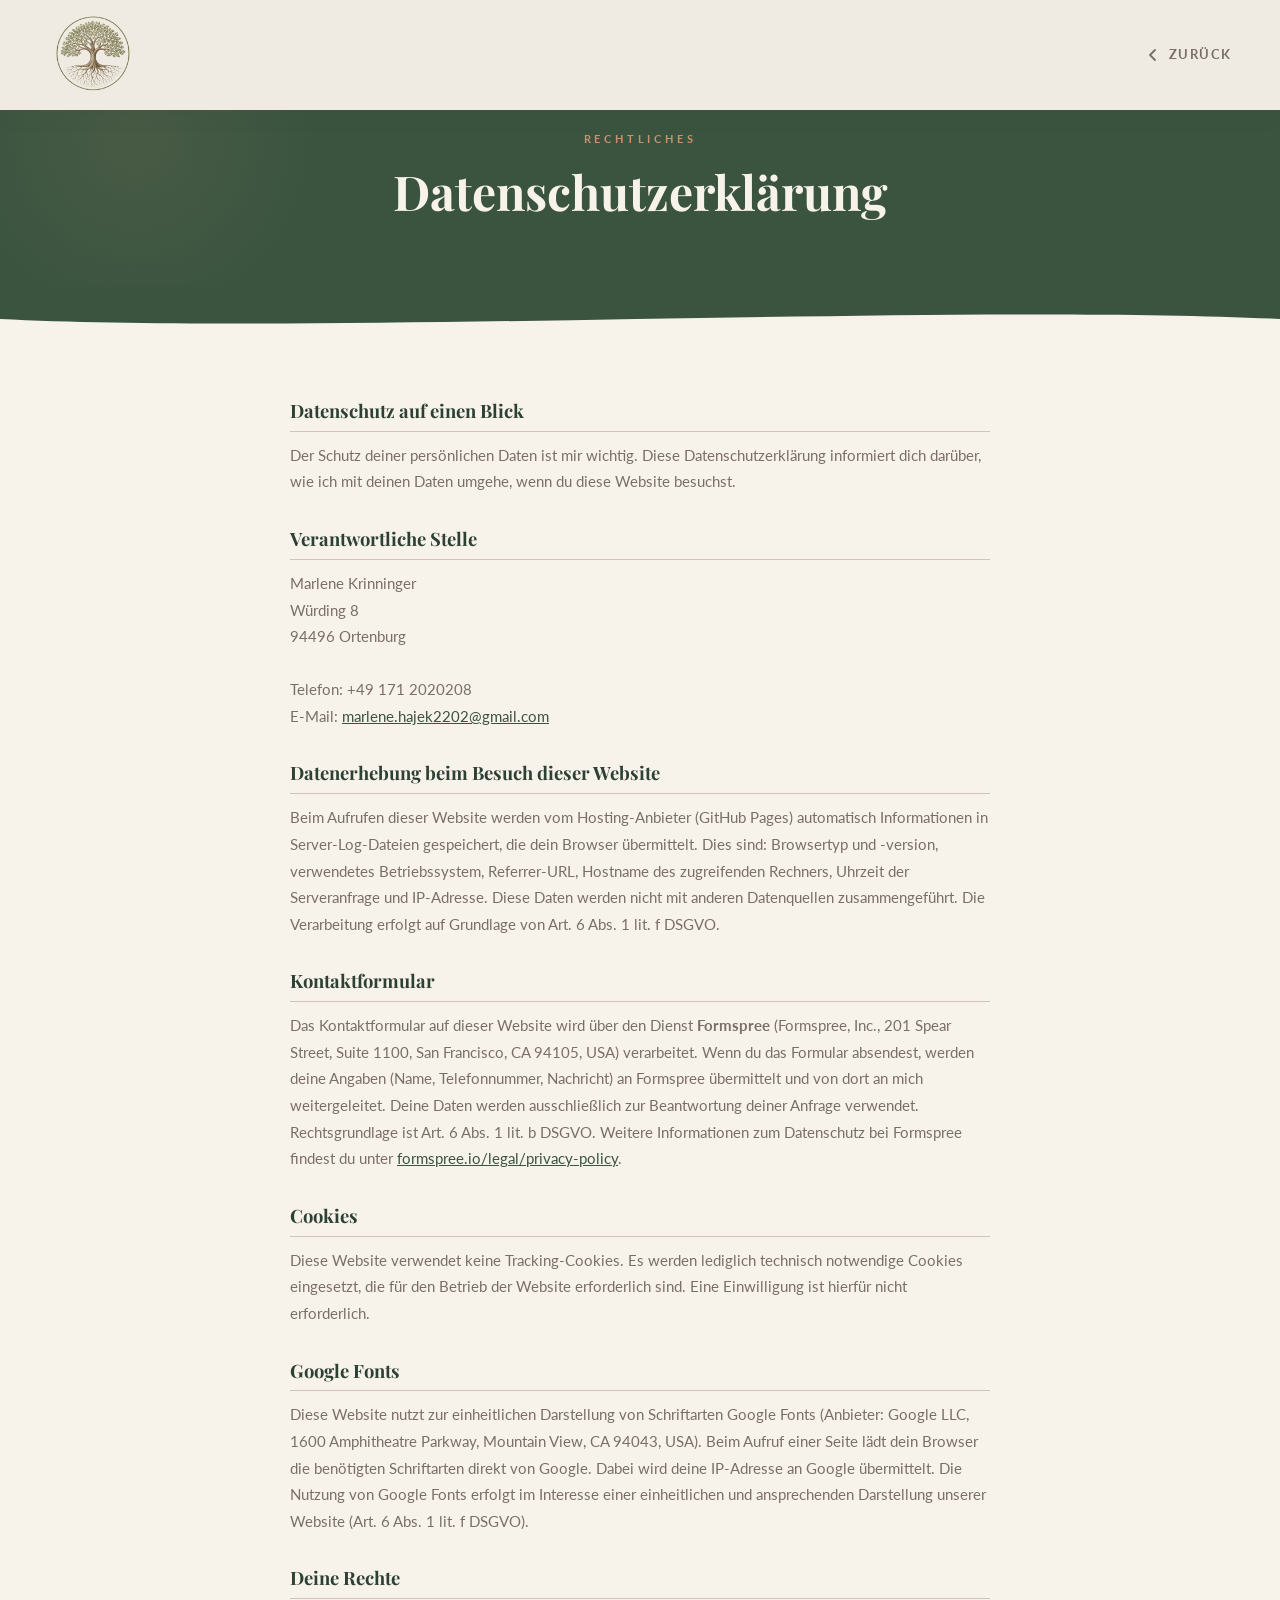
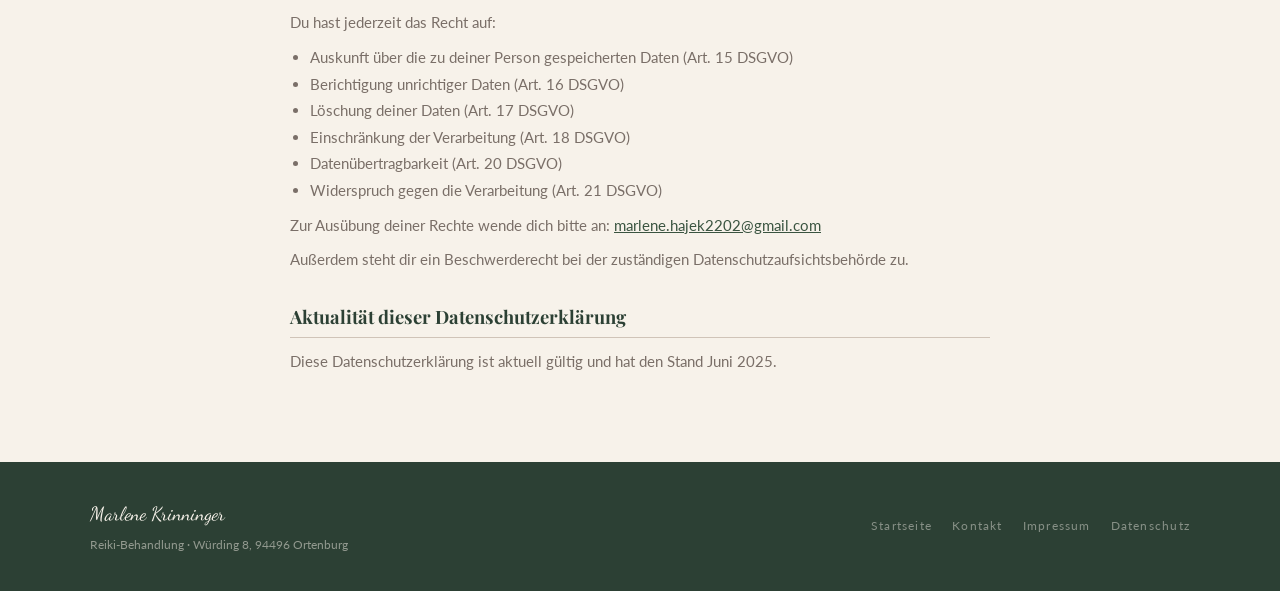
==== datenschutz.html @ 7096c0fc "feat: datenschutz seite erstellt" ====
<!DOCTYPE html>
<html lang="de">
<head>
  <meta charset="UTF-8">
  <meta name="viewport" content="width=device-width, initial-scale=1.0">
  <title>Datenschutz – Marlene Krinninger Reiki-Behandlung</title>
  <link rel="icon" type="image/png" href="img/logo.png">
  <link rel="apple-touch-icon" href="img/logo.png">
  <link rel="preconnect" href="https://fonts.googleapis.com">
  <link rel="preconnect" href="https://fonts.gstatic.com" crossorigin>
  <link href="https://fonts.googleapis.com/css2?family=Dancing+Script:wght@400;600;700&family=Lato:wght@300;400;700&family=Playfair+Display:ital,wght@0,400;0,600;0,700;1,400&display=swap" rel="stylesheet">
  <style>
    *, *::before, *::after { box-sizing: border-box; margin: 0; padding: 0; }
    :root {
      --cream: #F7F2EA; --green: #3A5440; --green-dark: #2C4034;
      --gold: #C4956A; --beige: #EADDD3; --beige-dark: #D0C4B8;
      --text: #3C3530; --text-muted: #7A6F68; --white: #FFFFFF;
      --shadow: rgba(58,84,64,0.12); --radius: 12px; --t: 0.3s ease;
    }
    html { scroll-behavior: smooth; }
    body { font-family: 'Lato', sans-serif; background: var(--cream); color: var(--text); line-height: 1.7; }
    a { color: inherit; text-decoration: none; }
    h1,h2,h3 { font-family: 'Playfair Display', serif; line-height: 1.3; }

    /* NAV */
    #mainNav {
      position: fixed; top: 0; left: 0; right: 0; z-index: 100;
      padding: 10px 48px; display: flex; align-items: center; justify-content: space-between;
      background: rgba(247,242,234,0.96);
      backdrop-filter: blur(14px); -webkit-backdrop-filter: blur(14px);
      box-shadow: 0 2px 24px rgba(58,84,64,0.08);
    }
    .nav-logo { display: flex; align-items: center; gap: 10px; }
    .nav-logo-img { width: 90px; height: 90px; object-fit: contain; }
    .nav-back {
      display: flex; align-items: center; gap: 8px;
      font-size: 0.8rem; letter-spacing: 0.12em; text-transform: uppercase;
      font-weight: 700; color: var(--text-muted); transition: color var(--t);
    }
    .nav-back:hover { color: var(--green); }
    .nav-back svg { transition: transform var(--t); }
    .nav-back:hover svg { transform: translateX(-3px); }

    /* PAGE HEADER */
    .page-header {
      background: var(--green); padding: 130px 0 64px; text-align: center; position: relative; overflow: hidden;
    }
    .page-header::before {
      content: ''; position: absolute; top: -20%; left: -5%;
      width: 400px; height: 400px;
      background: radial-gradient(circle, rgba(196,149,106,0.1) 0%, transparent 65%);
    }
    .header-label { font-size: 0.68rem; letter-spacing: 0.35em; text-transform: uppercase; color: var(--gold); font-weight: 700; display: block; margin-bottom: 12px; }
    .header-title { font-family: 'Playfair Display', serif; font-size: clamp(2rem, 4vw, 3rem); color: var(--cream); }
    .wave { display: block; width: 100%; overflow: hidden; line-height: 0; }
    .wave svg { display: block; width: 100%; }

    /* CONTENT */
    .content-wrap { max-width: 780px; margin: 0 auto; padding: 64px 40px 80px; }
    .legal-content h3 {
      font-size: 1.15rem; color: var(--green-dark);
      margin: 32px 0 10px; padding-bottom: 8px;
      border-bottom: 1px solid var(--beige-dark);
    }
    .legal-content h3:first-child { margin-top: 0; }
    .legal-content p, .legal-content address {
      font-size: 0.95rem; color: var(--text-muted); line-height: 1.75;
      font-style: normal; margin-bottom: 8px;
    }
    .legal-content ul {
      font-size: 0.95rem; color: var(--text-muted); line-height: 1.75;
      padding-left: 20px; margin-bottom: 8px;
    }
    .legal-content a { color: var(--green); text-decoration: underline; }

    /* FOOTER */
    footer { background: var(--green-dark); padding: 36px 48px; }
    .footer-inner { max-width: 1100px; margin: 0 auto; display: flex; align-items: center; justify-content: space-between; gap: 16px; flex-wrap: wrap; }
    .f-name { font-family: 'Dancing Script', cursive; font-size: 1.2rem; color: var(--cream); margin-bottom: 3px; }
    .f-addr { font-size: 0.78rem; color: rgba(247,242,234,0.5); }
    .footer-links { display: flex; gap: 20px; }
    .footer-links a { font-size: 0.76rem; letter-spacing: 0.1em; color: rgba(247,242,234,0.45); transition: color var(--t); }
    .footer-links a:hover { color: var(--gold); }

    @media (max-width: 600px) {
      #mainNav { padding: 10px 20px; }
      .nav-logo-img { width: 66px; height: 66px; }
      .content-wrap { padding: 48px 20px 60px; }
      footer { padding: 28px 20px; }
      .footer-inner { flex-direction: column; align-items: flex-start; }
    }
  </style>
</head>
<body>

<nav id="mainNav">
  <a href="index.html" class="nav-logo">
    <img src="img/logo.png" alt="Marlene Krinninger Logo" class="nav-logo-img">
  </a>
  <a href="javascript:history.back()" class="nav-back">
    <svg width="16" height="16" viewBox="0 0 16 16" fill="none"><path d="M10 3L5 8l5 5" stroke="currentColor" stroke-width="1.8" stroke-linecap="round" stroke-linejoin="round"/></svg>
    Zurück
  </a>
</nav>

<div class="page-header">
  <span class="header-label">Rechtliches</span>
  <h1 class="header-title">Datenschutzerklärung</h1>
</div>
<div class="wave" style="background:var(--green);">
  <svg viewBox="0 0 1440 48" preserveAspectRatio="none" style="height:48px;"><path d="M0,32 C360,48 1080,16 1440,32 L1440,48 L0,48 Z" fill="#F7F2EA"/></svg>
</div>

<div class="content-wrap">
  <div class="legal-content">
    <h3>Datenschutz auf einen Blick</h3>
    <p>Der Schutz deiner persönlichen Daten ist mir wichtig. Diese Datenschutzerklärung informiert dich darüber, wie ich mit deinen Daten umgehe, wenn du diese Website besuchst.</p>

    <h3>Verantwortliche Stelle</h3>
    <address>
      Marlene Krinninger<br>
      Würding 8<br>
      94496 Ortenburg<br><br>
      Telefon: +49 171 2020208<br>
      E-Mail: <a href="mailto:marlene.hajek2202@gmail.com">marlene.hajek2202@gmail.com</a>
    </address>

    <h3>Datenerhebung beim Besuch dieser Website</h3>
    <p>Beim Aufrufen dieser Website werden vom Hosting-Anbieter (GitHub Pages) automatisch Informationen in Server-Log-Dateien gespeichert, die dein Browser übermittelt. Dies sind: Browsertyp und -version, verwendetes Betriebssystem, Referrer-URL, Hostname des zugreifenden Rechners, Uhrzeit der Serveranfrage und IP-Adresse. Diese Daten werden nicht mit anderen Datenquellen zusammengeführt. Die Verarbeitung erfolgt auf Grundlage von Art. 6 Abs. 1 lit. f DSGVO.</p>

    <h3>Kontaktformular</h3>
    <p>Das Kontaktformular auf dieser Website wird über den Dienst <strong>Formspree</strong> (Formspree, Inc., 201 Spear Street, Suite 1100, San Francisco, CA 94105, USA) verarbeitet. Wenn du das Formular absendest, werden deine Angaben (Name, Telefonnummer, Nachricht) an Formspree übermittelt und von dort an mich weitergeleitet. Deine Daten werden ausschließlich zur Beantwortung deiner Anfrage verwendet. Rechtsgrundlage ist Art. 6 Abs. 1 lit. b DSGVO. Weitere Informationen zum Datenschutz bei Formspree findest du unter <a href="https://formspree.io/legal/privacy-policy/" target="_blank" rel="noopener">formspree.io/legal/privacy-policy</a>.</p>

    <h3>Cookies</h3>
    <p>Diese Website verwendet keine Tracking-Cookies. Es werden lediglich technisch notwendige Cookies eingesetzt, die für den Betrieb der Website erforderlich sind. Eine Einwilligung ist hierfür nicht erforderlich.</p>

    <h3>Google Fonts</h3>
    <p>Diese Website nutzt zur einheitlichen Darstellung von Schriftarten Google Fonts (Anbieter: Google LLC, 1600 Amphitheatre Parkway, Mountain View, CA 94043, USA). Beim Aufruf einer Seite lädt dein Browser die benötigten Schriftarten direkt von Google. Dabei wird deine IP-Adresse an Google übermittelt. Die Nutzung von Google Fonts erfolgt im Interesse einer einheitlichen und ansprechenden Darstellung unserer Website (Art. 6 Abs. 1 lit. f DSGVO).</p>

    <h3>Deine Rechte</h3>
    <p>Du hast jederzeit das Recht auf:</p>
    <ul>
      <li>Auskunft über die zu deiner Person gespeicherten Daten (Art. 15 DSGVO)</li>
      <li>Berichtigung unrichtiger Daten (Art. 16 DSGVO)</li>
      <li>Löschung deiner Daten (Art. 17 DSGVO)</li>
      <li>Einschränkung der Verarbeitung (Art. 18 DSGVO)</li>
      <li>Datenübertragbarkeit (Art. 20 DSGVO)</li>
      <li>Widerspruch gegen die Verarbeitung (Art. 21 DSGVO)</li>
    </ul>
    <p>Zur Ausübung deiner Rechte wende dich bitte an: <a href="mailto:marlene.hajek2202@gmail.com">marlene.hajek2202@gmail.com</a></p>
    <p>Außerdem steht dir ein Beschwerderecht bei der zuständigen Datenschutzaufsichtsbehörde zu.</p>

    <h3>Aktualität dieser Datenschutzerklärung</h3>
    <p>Diese Datenschutzerklärung ist aktuell gültig und hat den Stand Juni 2025.</p>
  </div>
</div>

<footer>
  <div class="footer-inner">
    <div>
      <div class="f-name">Marlene Krinninger</div>
      <div class="f-addr">Reiki-Behandlung · Würding 8, 94496 Ortenburg</div>
    </div>
    <nav class="footer-links">
      <a href="index.html">Startseite</a>
      <a href="kontakt.html">Kontakt</a>
      <a href="impressum.html">Impressum</a>
      <a href="datenschutz.html">Datenschutz</a>
    </nav>
  </div>
</footer>

</body>
</html>
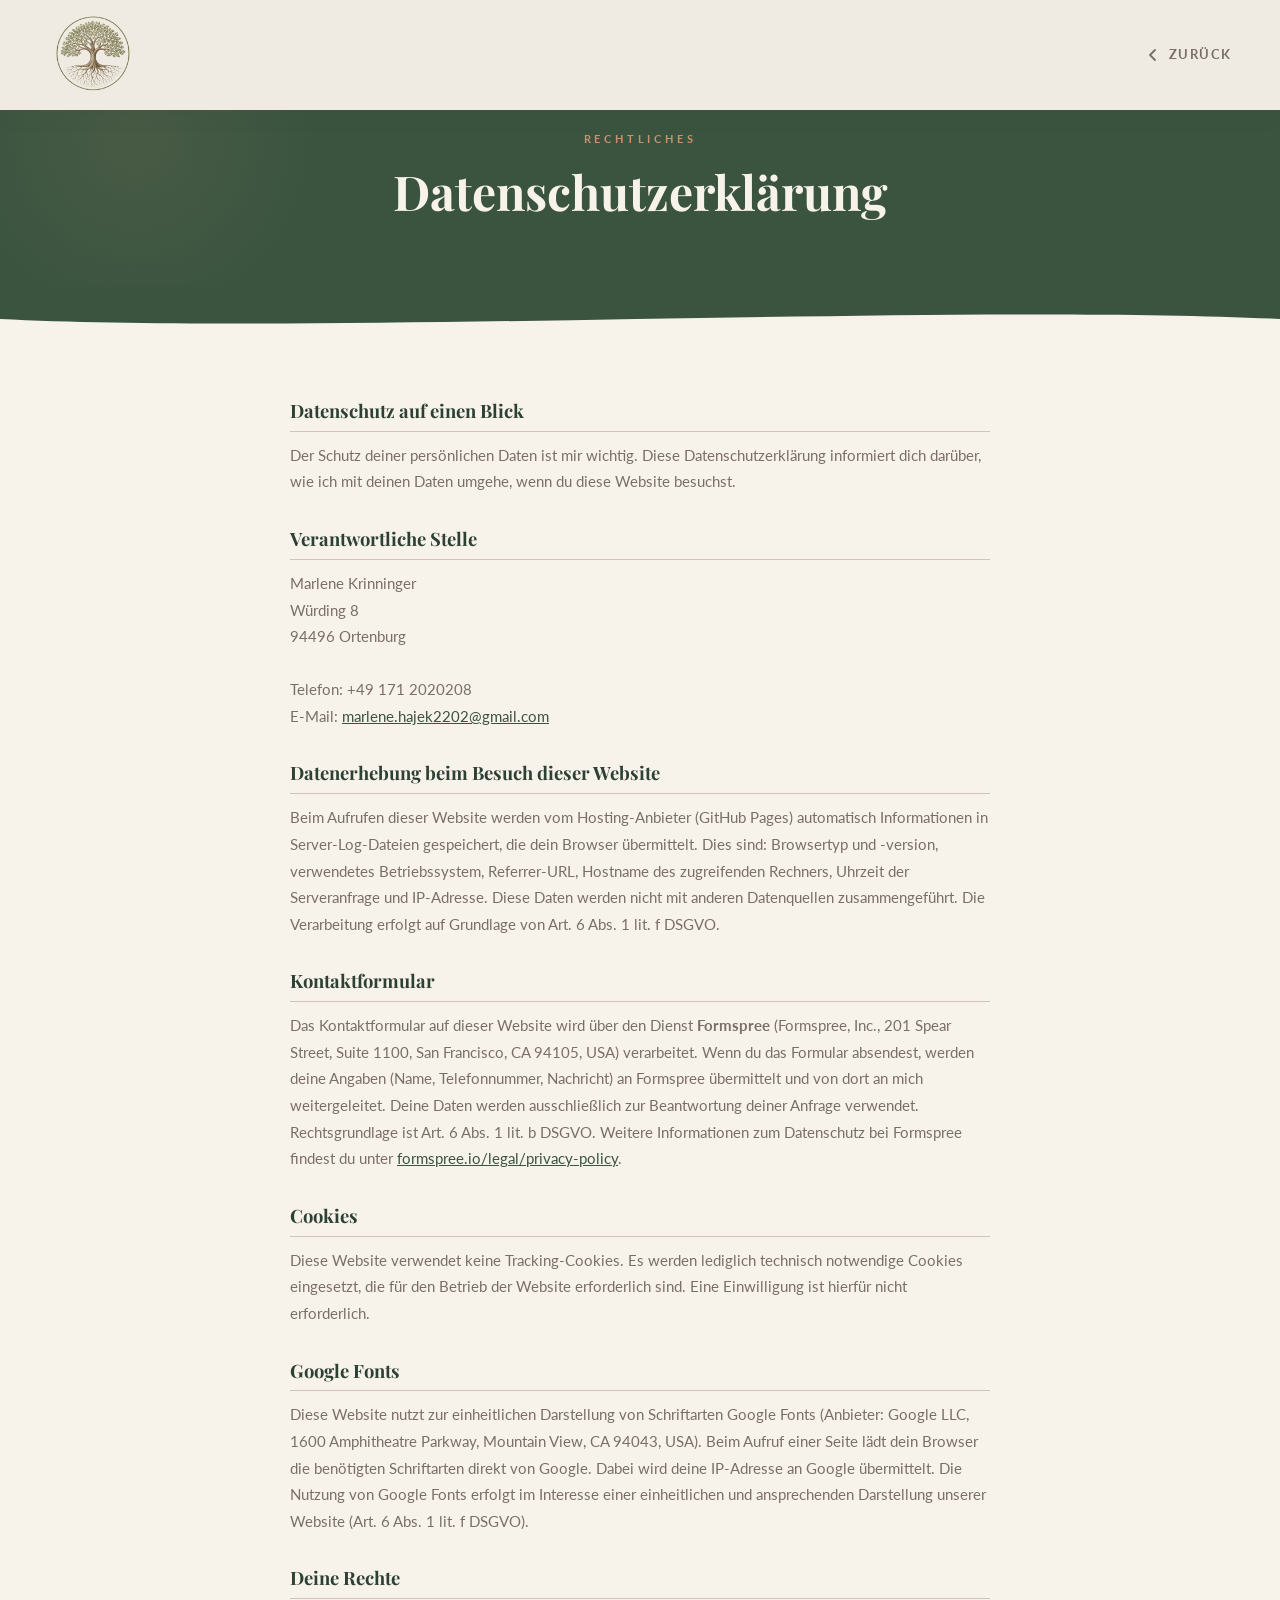
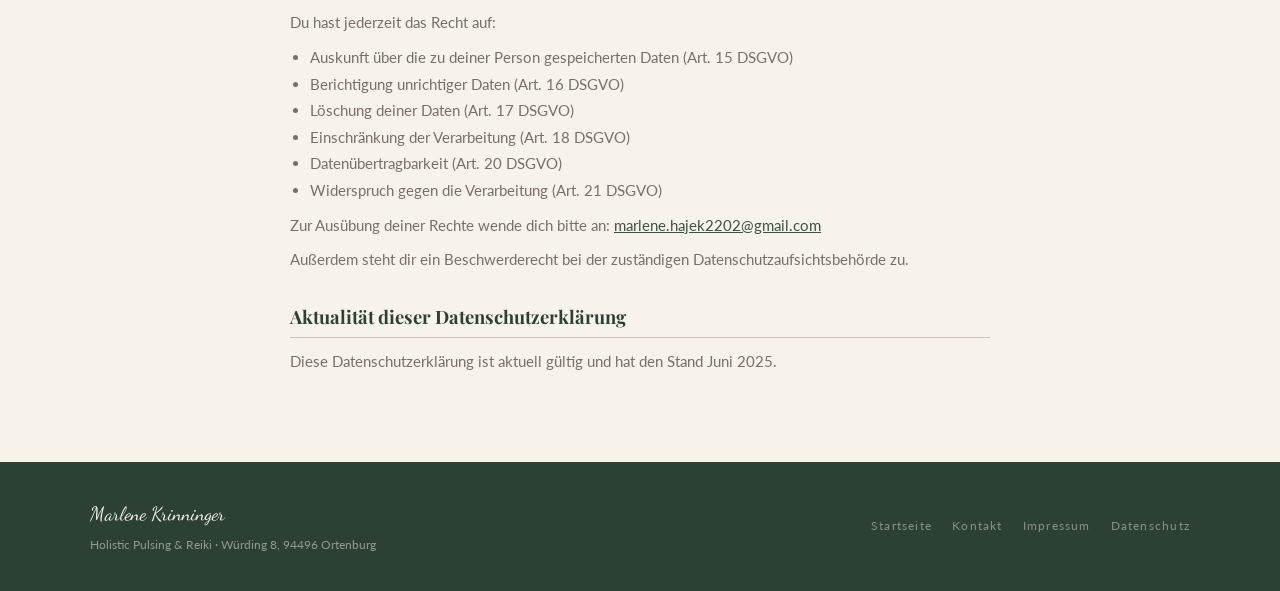
==== commit 5810de86: "feat: neue Startseite, Holistic-Pulsing-Seite, bisherige Startseite als reiki.html" ====
--- a/datenschutz.html
+++ b/datenschutz.html
@@ -3,7 +3,7 @@
 <head>
   <meta charset="UTF-8">
   <meta name="viewport" content="width=device-width, initial-scale=1.0">
-  <title>Datenschutz – Marlene Krinninger Reiki-Behandlung</title>
+  <title>Datenschutz – Marlene Krinninger</title>
   <link rel="icon" type="image/png" href="img/logo.png">
   <link rel="apple-touch-icon" href="img/logo.png">
   <link rel="preconnect" href="https://fonts.googleapis.com">
@@ -159,7 +159,7 @@
   <div class="footer-inner">
     <div>
       <div class="f-name">Marlene Krinninger</div>
-      <div class="f-addr">Reiki-Behandlung · Würding 8, 94496 Ortenburg</div>
+      <div class="f-addr">Holistic Pulsing &amp; Reiki · Würding 8, 94496 Ortenburg</div>
     </div>
     <nav class="footer-links">
       <a href="index.html">Startseite</a>
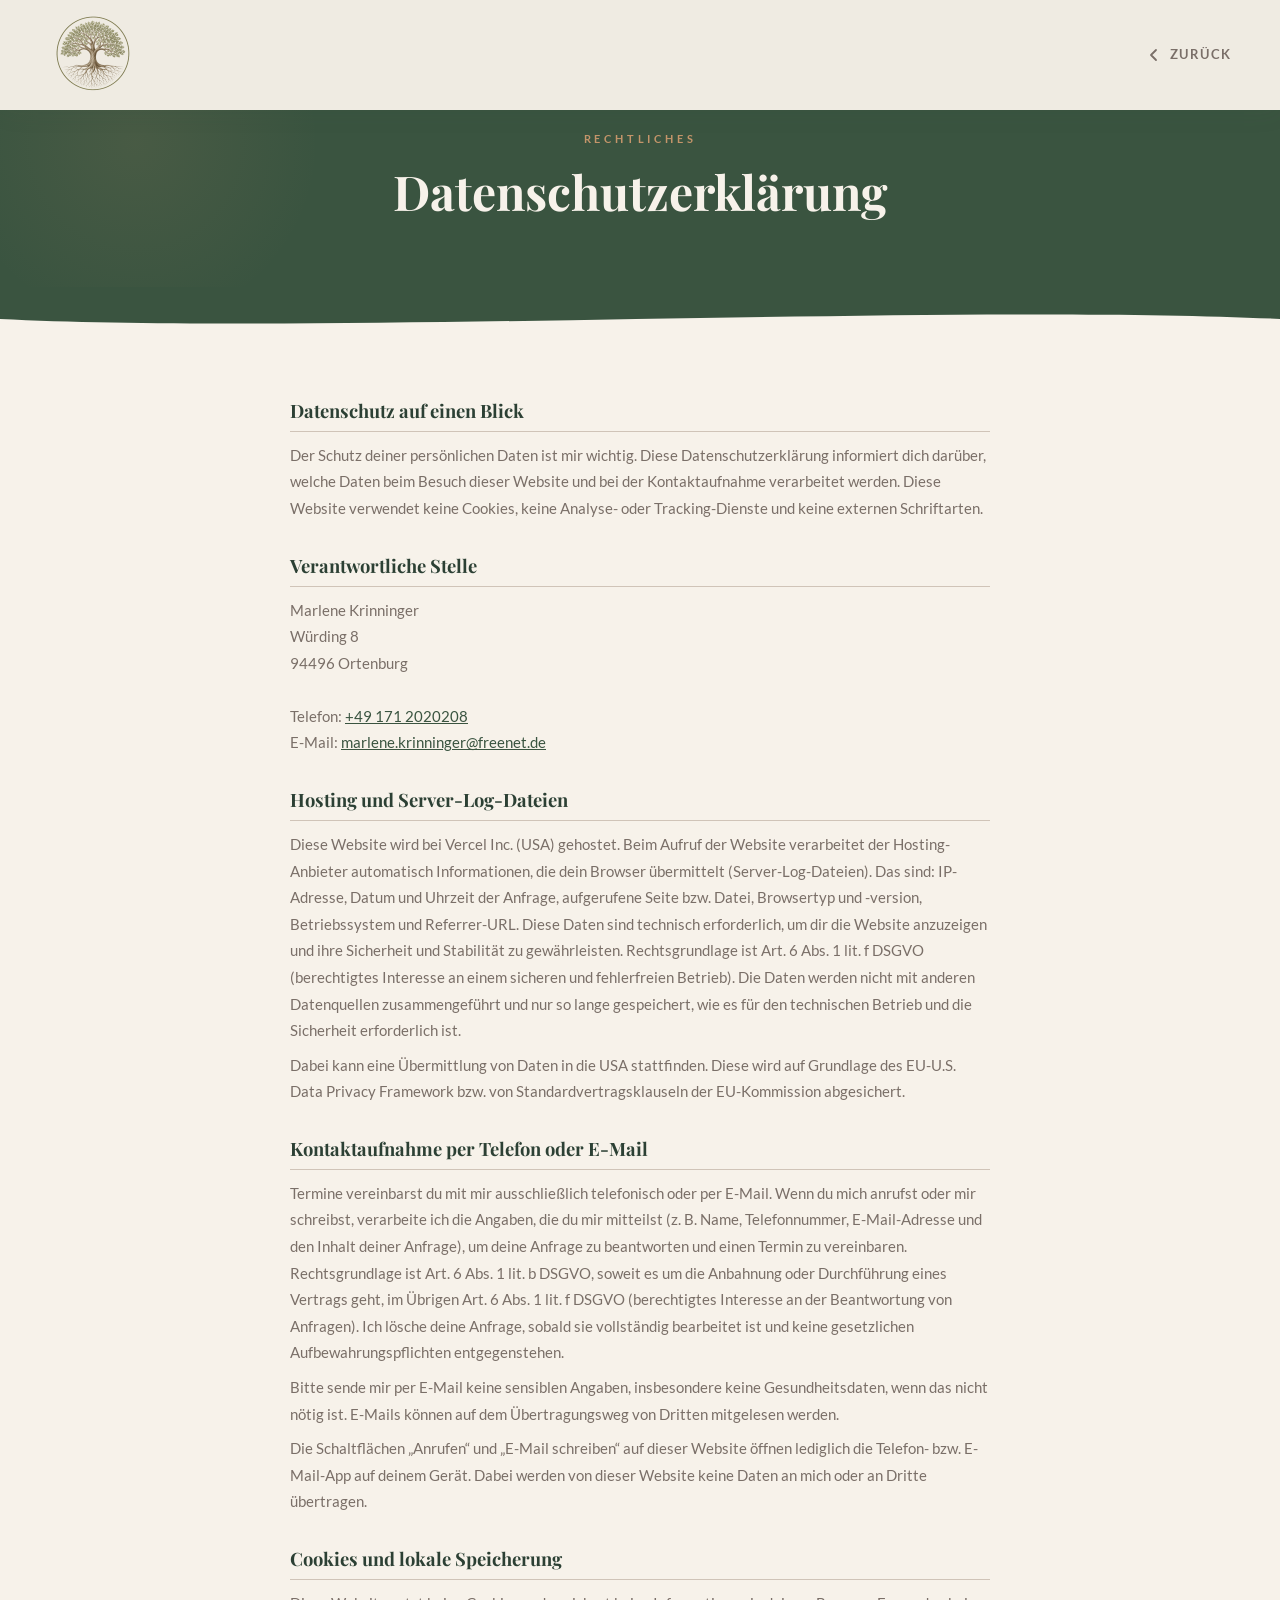
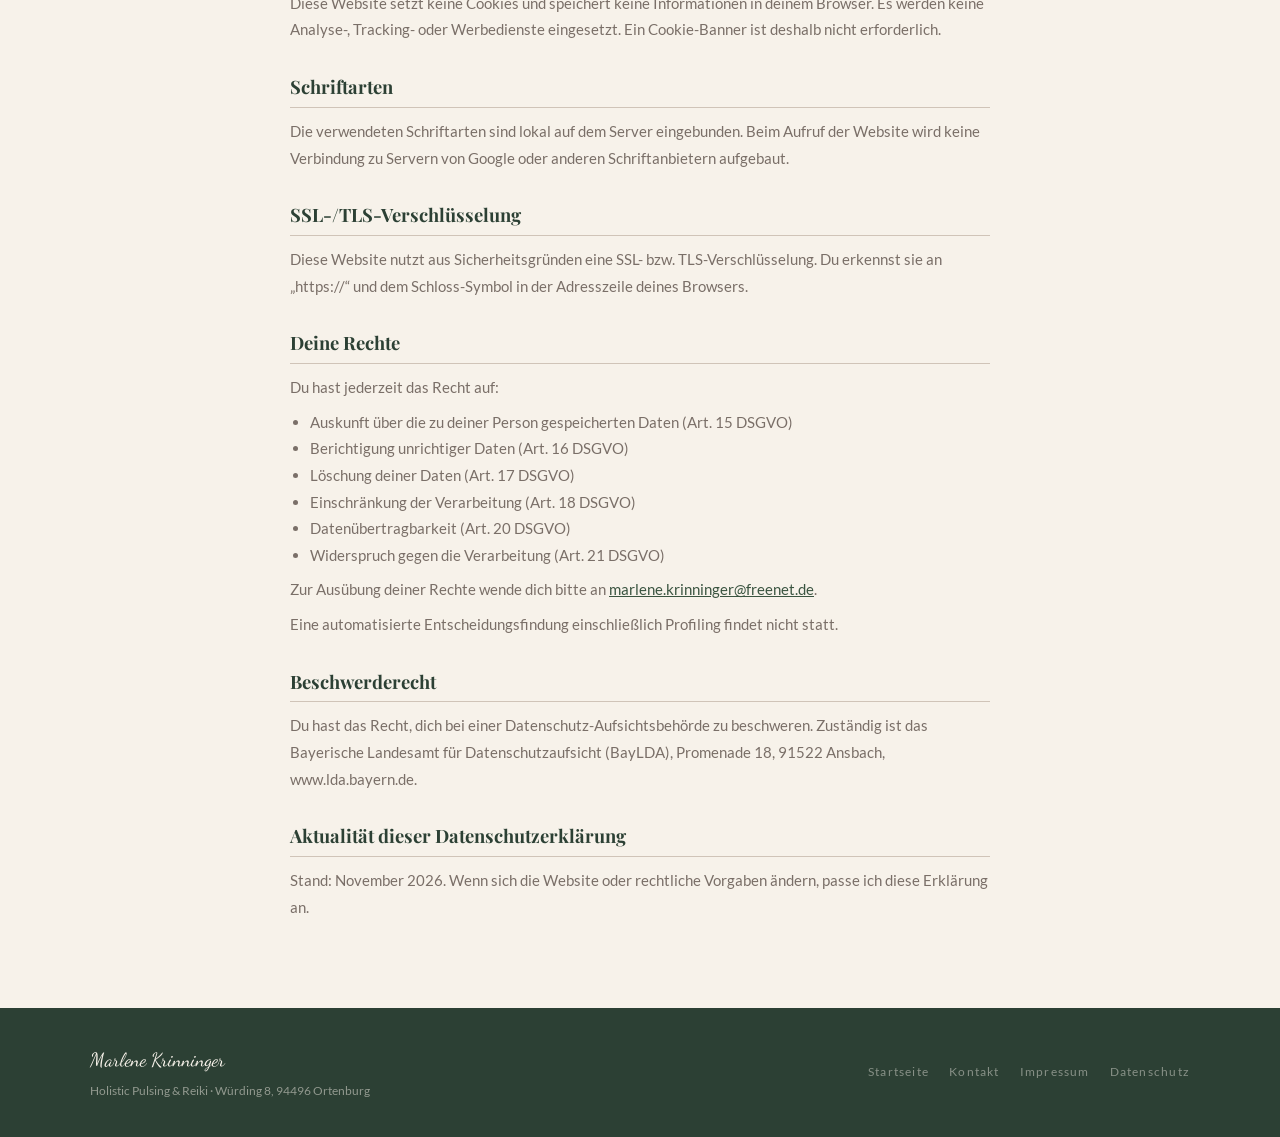
==== commit d3269507: "feat: neue E-Mail, lokale Schriften, Impressum und Datenschutz neu, Ausbildungen auf Pulsing- und Re" ====
--- a/datenschutz.html
+++ b/datenschutz.html
@@ -4,11 +4,11 @@
   <meta charset="UTF-8">
   <meta name="viewport" content="width=device-width, initial-scale=1.0">
   <title>Datenschutz – Marlene Krinninger</title>
-  <link rel="icon" type="image/png" href="img/logo.png">
-  <link rel="apple-touch-icon" href="img/logo.png">
-  <link rel="preconnect" href="https://fonts.googleapis.com">
-  <link rel="preconnect" href="https://fonts.gstatic.com" crossorigin>
-  <link href="https://fonts.googleapis.com/css2?family=Dancing+Script:wght@400;600;700&family=Lato:wght@300;400;700&family=Playfair+Display:ital,wght@0,400;0,600;0,700;1,400&display=swap" rel="stylesheet">
+  <link rel="icon" type="image/png" href="img/logo-360.png">
+  <link rel="apple-touch-icon" href="img/logo-360.png">
+  <link rel="preload" href="fonts/lato-latin-400-normal.woff2" as="font" type="font/woff2" crossorigin>
+  <link rel="preload" href="fonts/playfair-display-latin-600-normal.woff2" as="font" type="font/woff2" crossorigin>
+  <link rel="stylesheet" href="css/fonts.css">
   <style>
     *, *::before, *::after { box-sizing: border-box; margin: 0; padding: 0; }
     :root {
@@ -95,7 +95,7 @@
 
 <nav id="mainNav">
   <a href="index.html" class="nav-logo">
-    <img src="img/logo.png" alt="Marlene Krinninger Logo" class="nav-logo-img">
+    <img src="img/logo-360.png" alt="Marlene Krinninger Logo" class="nav-logo-img">
   </a>
   <a href="javascript:history.back()" class="nav-back">
     <svg width="16" height="16" viewBox="0 0 16 16" fill="none"><path d="M10 3L5 8l5 5" stroke="currentColor" stroke-width="1.8" stroke-linecap="round" stroke-linejoin="round"/></svg>
@@ -114,29 +114,28 @@
 <div class="content-wrap">
   <div class="legal-content">
     <h3>Datenschutz auf einen Blick</h3>
-    <p>Der Schutz deiner persönlichen Daten ist mir wichtig. Diese Datenschutzerklärung informiert dich darüber, wie ich mit deinen Daten umgehe, wenn du diese Website besuchst.</p>
-
+    <p>Der Schutz deiner persönlichen Daten ist mir wichtig. Diese Datenschutzerklärung informiert dich darüber, welche Daten beim Besuch dieser Website und bei der Kontaktaufnahme verarbeitet werden. Diese Website verwendet keine Cookies, keine Analyse- oder Tracking-Dienste und keine externen Schriftarten.</p>
     <h3>Verantwortliche Stelle</h3>
     <address>
       Marlene Krinninger<br>
       Würding 8<br>
       94496 Ortenburg<br><br>
-      Telefon: +49 171 2020208<br>
-      E-Mail: <a href="mailto:marlene.hajek2202@gmail.com">marlene.hajek2202@gmail.com</a>
+      Telefon: <a href="tel:+491712020208">+49 171 2020208</a><br>
+      E-Mail: <a href="mailto:marlene.krinninger@freenet.de">marlene.krinninger@freenet.de</a>
     </address>
-
-    <h3>Datenerhebung beim Besuch dieser Website</h3>
-    <p>Beim Aufrufen dieser Website werden vom Hosting-Anbieter (GitHub Pages) automatisch Informationen in Server-Log-Dateien gespeichert, die dein Browser übermittelt. Dies sind: Browsertyp und -version, verwendetes Betriebssystem, Referrer-URL, Hostname des zugreifenden Rechners, Uhrzeit der Serveranfrage und IP-Adresse. Diese Daten werden nicht mit anderen Datenquellen zusammengeführt. Die Verarbeitung erfolgt auf Grundlage von Art. 6 Abs. 1 lit. f DSGVO.</p>
-
-    <h3>Kontaktformular</h3>
-    <p>Das Kontaktformular auf dieser Website wird über den Dienst <strong>Formspree</strong> (Formspree, Inc., 201 Spear Street, Suite 1100, San Francisco, CA 94105, USA) verarbeitet. Wenn du das Formular absendest, werden deine Angaben (Name, Telefonnummer, Nachricht) an Formspree übermittelt und von dort an mich weitergeleitet. Deine Daten werden ausschließlich zur Beantwortung deiner Anfrage verwendet. Rechtsgrundlage ist Art. 6 Abs. 1 lit. b DSGVO. Weitere Informationen zum Datenschutz bei Formspree findest du unter <a href="https://formspree.io/legal/privacy-policy/" target="_blank" rel="noopener">formspree.io/legal/privacy-policy</a>.</p>
-
-    <h3>Cookies</h3>
-    <p>Diese Website verwendet keine Tracking-Cookies. Es werden lediglich technisch notwendige Cookies eingesetzt, die für den Betrieb der Website erforderlich sind. Eine Einwilligung ist hierfür nicht erforderlich.</p>
-
-    <h3>Google Fonts</h3>
-    <p>Diese Website nutzt zur einheitlichen Darstellung von Schriftarten Google Fonts (Anbieter: Google LLC, 1600 Amphitheatre Parkway, Mountain View, CA 94043, USA). Beim Aufruf einer Seite lädt dein Browser die benötigten Schriftarten direkt von Google. Dabei wird deine IP-Adresse an Google übermittelt. Die Nutzung von Google Fonts erfolgt im Interesse einer einheitlichen und ansprechenden Darstellung unserer Website (Art. 6 Abs. 1 lit. f DSGVO).</p>
-
+    <h3>Hosting und Server-Log-Dateien</h3>
+    <p>Diese Website wird bei Vercel Inc. (USA) gehostet. Beim Aufruf der Website verarbeitet der Hosting-Anbieter automatisch Informationen, die dein Browser übermittelt (Server-Log-Dateien). Das sind: IP-Adresse, Datum und Uhrzeit der Anfrage, aufgerufene Seite bzw. Datei, Browsertyp und -version, Betriebssystem und Referrer-URL. Diese Daten sind technisch erforderlich, um dir die Website anzuzeigen und ihre Sicherheit und Stabilität zu gewährleisten. Rechtsgrundlage ist Art. 6 Abs. 1 lit. f DSGVO (berechtigtes Interesse an einem sicheren und fehlerfreien Betrieb). Die Daten werden nicht mit anderen Datenquellen zusammengeführt und nur so lange gespeichert, wie es für den technischen Betrieb und die Sicherheit erforderlich ist.</p>
+    <p>Dabei kann eine Übermittlung von Daten in die USA stattfinden. Diese wird auf Grundlage des EU-U.S. Data Privacy Framework bzw. von Standardvertragsklauseln der EU-Kommission abgesichert.</p>
+    <h3>Kontaktaufnahme per Telefon oder E-Mail</h3>
+    <p>Termine vereinbarst du mit mir ausschließlich telefonisch oder per E-Mail. Wenn du mich anrufst oder mir schreibst, verarbeite ich die Angaben, die du mir mitteilst (z. B. Name, Telefonnummer, E-Mail-Adresse und den Inhalt deiner Anfrage), um deine Anfrage zu beantworten und einen Termin zu vereinbaren. Rechtsgrundlage ist Art. 6 Abs. 1 lit. b DSGVO, soweit es um die Anbahnung oder Durchführung eines Vertrags geht, im Übrigen Art. 6 Abs. 1 lit. f DSGVO (berechtigtes Interesse an der Beantwortung von Anfragen). Ich lösche deine Anfrage, sobald sie vollständig bearbeitet ist und keine gesetzlichen Aufbewahrungspflichten entgegenstehen.</p>
+    <p>Bitte sende mir per E-Mail keine sensiblen Angaben, insbesondere keine Gesundheitsdaten, wenn das nicht nötig ist. E-Mails können auf dem Übertragungsweg von Dritten mitgelesen werden.</p>
+    <p>Die Schaltflächen „Anrufen“ und „E-Mail schreiben“ auf dieser Website öffnen lediglich die Telefon- bzw. E-Mail-App auf deinem Gerät. Dabei werden von dieser Website keine Daten an mich oder an Dritte übertragen.</p>
+    <h3>Cookies und lokale Speicherung</h3>
+    <p>Diese Website setzt keine Cookies und speichert keine Informationen in deinem Browser. Es werden keine Analyse-, Tracking- oder Werbedienste eingesetzt. Ein Cookie-Banner ist deshalb nicht erforderlich.</p>
+    <h3>Schriftarten</h3>
+    <p>Die verwendeten Schriftarten sind lokal auf dem Server eingebunden. Beim Aufruf der Website wird keine Verbindung zu Servern von Google oder anderen Schriftanbietern aufgebaut.</p>
+    <h3>SSL-/TLS-Verschlüsselung</h3>
+    <p>Diese Website nutzt aus Sicherheitsgründen eine SSL- bzw. TLS-Verschlüsselung. Du erkennst sie an „https://“ und dem Schloss-Symbol in der Adresszeile deines Browsers.</p>
     <h3>Deine Rechte</h3>
     <p>Du hast jederzeit das Recht auf:</p>
     <ul>
@@ -147,11 +146,12 @@
       <li>Datenübertragbarkeit (Art. 20 DSGVO)</li>
       <li>Widerspruch gegen die Verarbeitung (Art. 21 DSGVO)</li>
     </ul>
-    <p>Zur Ausübung deiner Rechte wende dich bitte an: <a href="mailto:marlene.hajek2202@gmail.com">marlene.hajek2202@gmail.com</a></p>
-    <p>Außerdem steht dir ein Beschwerderecht bei der zuständigen Datenschutzaufsichtsbehörde zu.</p>
-
+    <p>Zur Ausübung deiner Rechte wende dich bitte an <a href="mailto:marlene.krinninger@freenet.de">marlene.krinninger@freenet.de</a>.</p>
+    <p>Eine automatisierte Entscheidungsfindung einschließlich Profiling findet nicht statt.</p>
+    <h3>Beschwerderecht</h3>
+    <p>Du hast das Recht, dich bei einer Datenschutz-Aufsichtsbehörde zu beschweren. Zuständig ist das Bayerische Landesamt für Datenschutzaufsicht (BayLDA), Promenade 18, 91522 Ansbach, www.lda.bayern.de.</p>
     <h3>Aktualität dieser Datenschutzerklärung</h3>
-    <p>Diese Datenschutzerklärung ist aktuell gültig und hat den Stand Juni 2025.</p>
+    <p>Stand: November 2026. Wenn sich die Website oder rechtliche Vorgaben ändern, passe ich diese Erklärung an.</p>
   </div>
 </div>
 
@@ -163,7 +163,7 @@
     </div>
     <nav class="footer-links">
       <a href="index.html">Startseite</a>
-      <a href="kontakt.html">Kontakt</a>
+      <a href="index.html#kontakt">Kontakt</a>
       <a href="impressum.html">Impressum</a>
       <a href="datenschutz.html">Datenschutz</a>
     </nav>
--- a/css/fonts.css
+++ b/css/fonts.css
@@ -0,0 +1,13 @@
+/* Selbst gehostete Schriften (keine Verbindung zu Google). Lizenz: SIL Open Font License 1.1 */
+@font-face { font-family: 'Lato'; font-style: normal; font-weight: 400; font-display: swap; src: url('../fonts/lato-latin-400-normal.woff2') format('woff2'); unicode-range: U+0000-00FF,U+0131,U+0152-0153,U+02BB-02BC,U+02C6,U+02DA,U+02DC,U+0304,U+0308,U+0329,U+2000-206F,U+20AC,U+2122,U+2191,U+2193,U+2212,U+2215,U+FEFF,U+FFFD; }
+@font-face { font-family: 'Lato'; font-style: italic; font-weight: 400; font-display: swap; src: url('../fonts/lato-latin-400-italic.woff2') format('woff2'); unicode-range: U+0000-00FF,U+0131,U+0152-0153,U+02BB-02BC,U+02C6,U+02DA,U+02DC,U+0304,U+0308,U+0329,U+2000-206F,U+20AC,U+2122,U+2191,U+2193,U+2212,U+2215,U+FEFF,U+FFFD; }
+@font-face { font-family: 'Lato'; font-style: normal; font-weight: 700; font-display: swap; src: url('../fonts/lato-latin-700-normal.woff2') format('woff2'); unicode-range: U+0000-00FF,U+0131,U+0152-0153,U+02BB-02BC,U+02C6,U+02DA,U+02DC,U+0304,U+0308,U+0329,U+2000-206F,U+20AC,U+2122,U+2191,U+2193,U+2212,U+2215,U+FEFF,U+FFFD; }
+@font-face { font-family: 'Playfair Display'; font-style: normal; font-weight: 400; font-display: swap; src: url('../fonts/playfair-display-latin-400-normal.woff2') format('woff2'); unicode-range: U+0000-00FF,U+0131,U+0152-0153,U+02BB-02BC,U+02C6,U+02DA,U+02DC,U+0304,U+0308,U+0329,U+2000-206F,U+20AC,U+2122,U+2191,U+2193,U+2212,U+2215,U+FEFF,U+FFFD; }
+@font-face { font-family: 'Playfair Display'; font-style: normal; font-weight: 500; font-display: swap; src: url('../fonts/playfair-display-latin-500-normal.woff2') format('woff2'); unicode-range: U+0000-00FF,U+0131,U+0152-0153,U+02BB-02BC,U+02C6,U+02DA,U+02DC,U+0304,U+0308,U+0329,U+2000-206F,U+20AC,U+2122,U+2191,U+2193,U+2212,U+2215,U+FEFF,U+FFFD; }
+@font-face { font-family: 'Playfair Display'; font-style: normal; font-weight: 600; font-display: swap; src: url('../fonts/playfair-display-latin-600-normal.woff2') format('woff2'); unicode-range: U+0000-00FF,U+0131,U+0152-0153,U+02BB-02BC,U+02C6,U+02DA,U+02DC,U+0304,U+0308,U+0329,U+2000-206F,U+20AC,U+2122,U+2191,U+2193,U+2212,U+2215,U+FEFF,U+FFFD; }
+@font-face { font-family: 'Playfair Display'; font-style: normal; font-weight: 700; font-display: swap; src: url('../fonts/playfair-display-latin-700-normal.woff2') format('woff2'); unicode-range: U+0000-00FF,U+0131,U+0152-0153,U+02BB-02BC,U+02C6,U+02DA,U+02DC,U+0304,U+0308,U+0329,U+2000-206F,U+20AC,U+2122,U+2191,U+2193,U+2212,U+2215,U+FEFF,U+FFFD; }
+@font-face { font-family: 'Playfair Display'; font-style: italic; font-weight: 400; font-display: swap; src: url('../fonts/playfair-display-latin-400-italic.woff2') format('woff2'); unicode-range: U+0000-00FF,U+0131,U+0152-0153,U+02BB-02BC,U+02C6,U+02DA,U+02DC,U+0304,U+0308,U+0329,U+2000-206F,U+20AC,U+2122,U+2191,U+2193,U+2212,U+2215,U+FEFF,U+FFFD; }
+@font-face { font-family: 'Playfair Display'; font-style: italic; font-weight: 600; font-display: swap; src: url('../fonts/playfair-display-latin-600-italic.woff2') format('woff2'); unicode-range: U+0000-00FF,U+0131,U+0152-0153,U+02BB-02BC,U+02C6,U+02DA,U+02DC,U+0304,U+0308,U+0329,U+2000-206F,U+20AC,U+2122,U+2191,U+2193,U+2212,U+2215,U+FEFF,U+FFFD; }
+@font-face { font-family: 'Dancing Script'; font-style: normal; font-weight: 400; font-display: swap; src: url('../fonts/dancing-script-latin-400-normal.woff2') format('woff2'); unicode-range: U+0000-00FF,U+0131,U+0152-0153,U+02BB-02BC,U+02C6,U+02DA,U+02DC,U+0304,U+0308,U+0329,U+2000-206F,U+20AC,U+2122,U+2191,U+2193,U+2212,U+2215,U+FEFF,U+FFFD; }
+@font-face { font-family: 'Dancing Script'; font-style: normal; font-weight: 600; font-display: swap; src: url('../fonts/dancing-script-latin-600-normal.woff2') format('woff2'); unicode-range: U+0000-00FF,U+0131,U+0152-0153,U+02BB-02BC,U+02C6,U+02DA,U+02DC,U+0304,U+0308,U+0329,U+2000-206F,U+20AC,U+2122,U+2191,U+2193,U+2212,U+2215,U+FEFF,U+FFFD; }
+@font-face { font-family: 'Dancing Script'; font-style: normal; font-weight: 700; font-display: swap; src: url('../fonts/dancing-script-latin-700-normal.woff2') format('woff2'); unicode-range: U+0000-00FF,U+0131,U+0152-0153,U+02BB-02BC,U+02C6,U+02DA,U+02DC,U+0304,U+0308,U+0329,U+2000-206F,U+20AC,U+2122,U+2191,U+2193,U+2212,U+2215,U+FEFF,U+FFFD; }
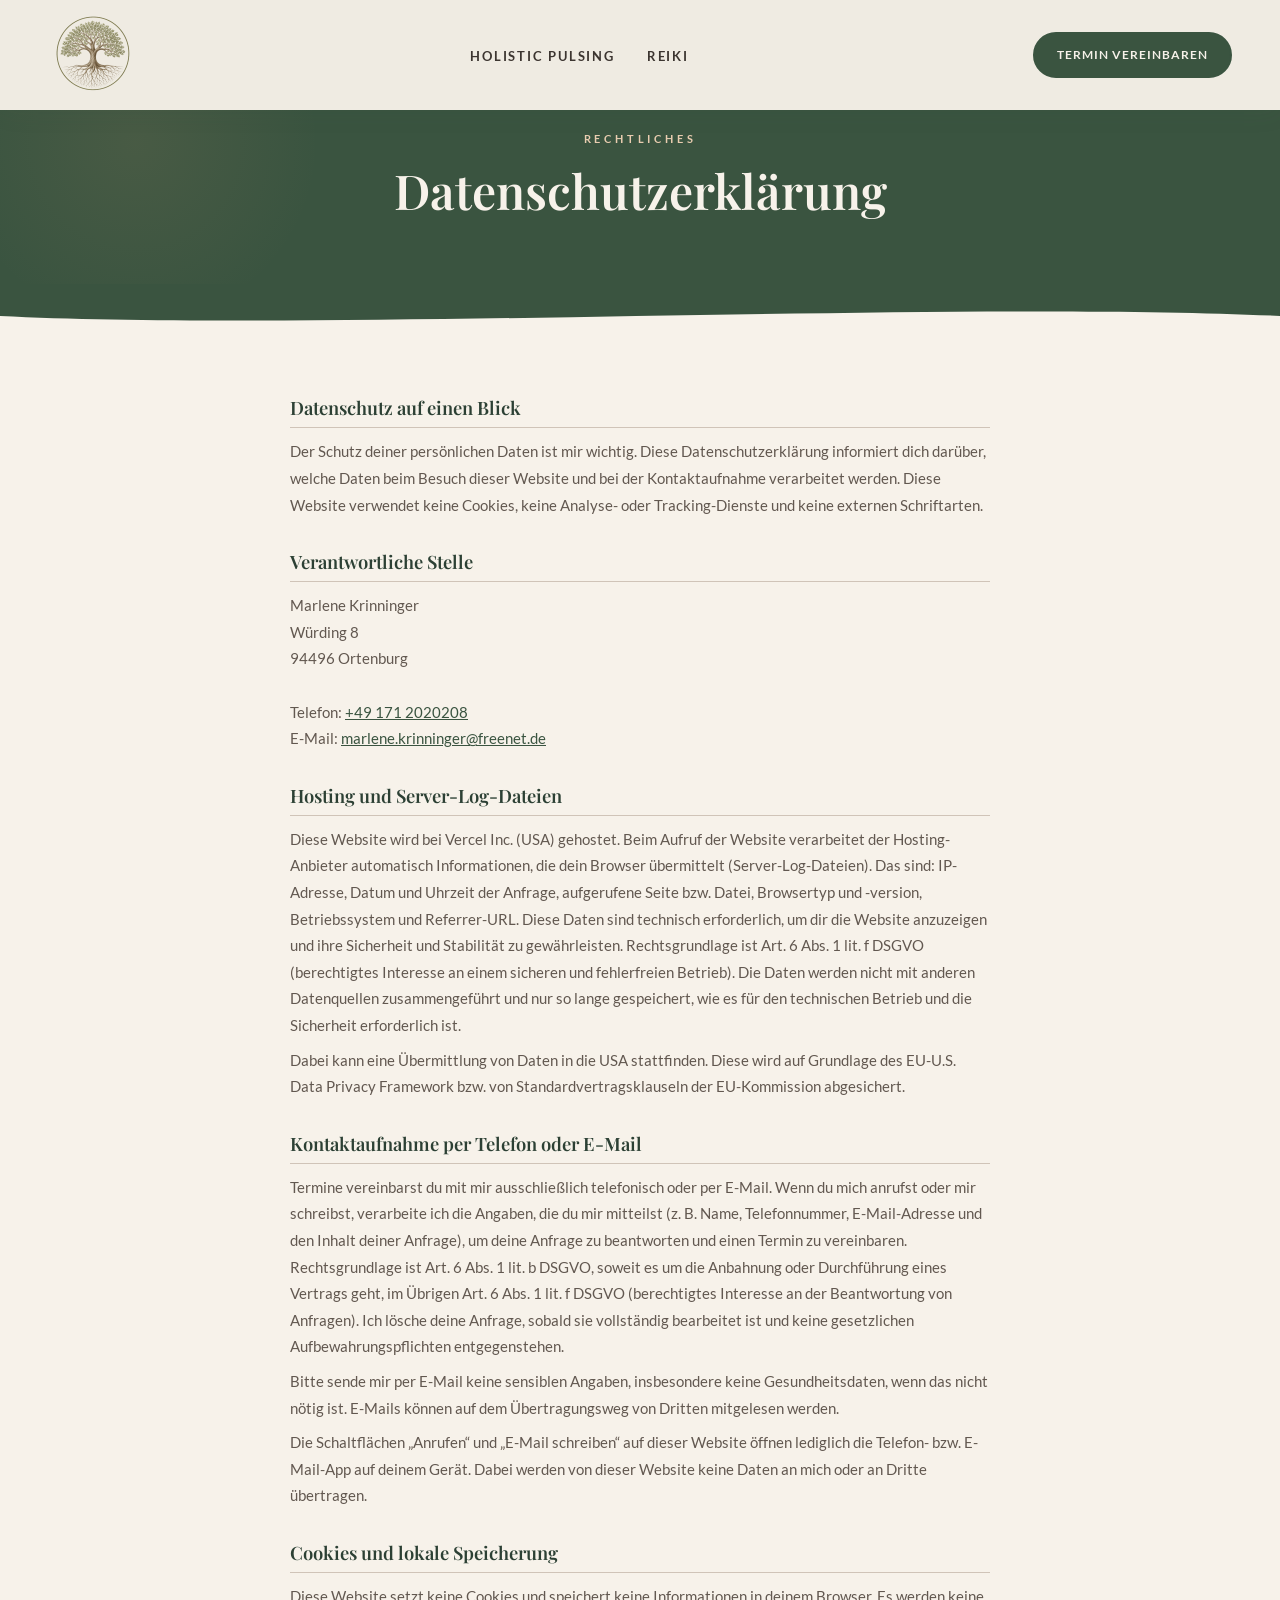
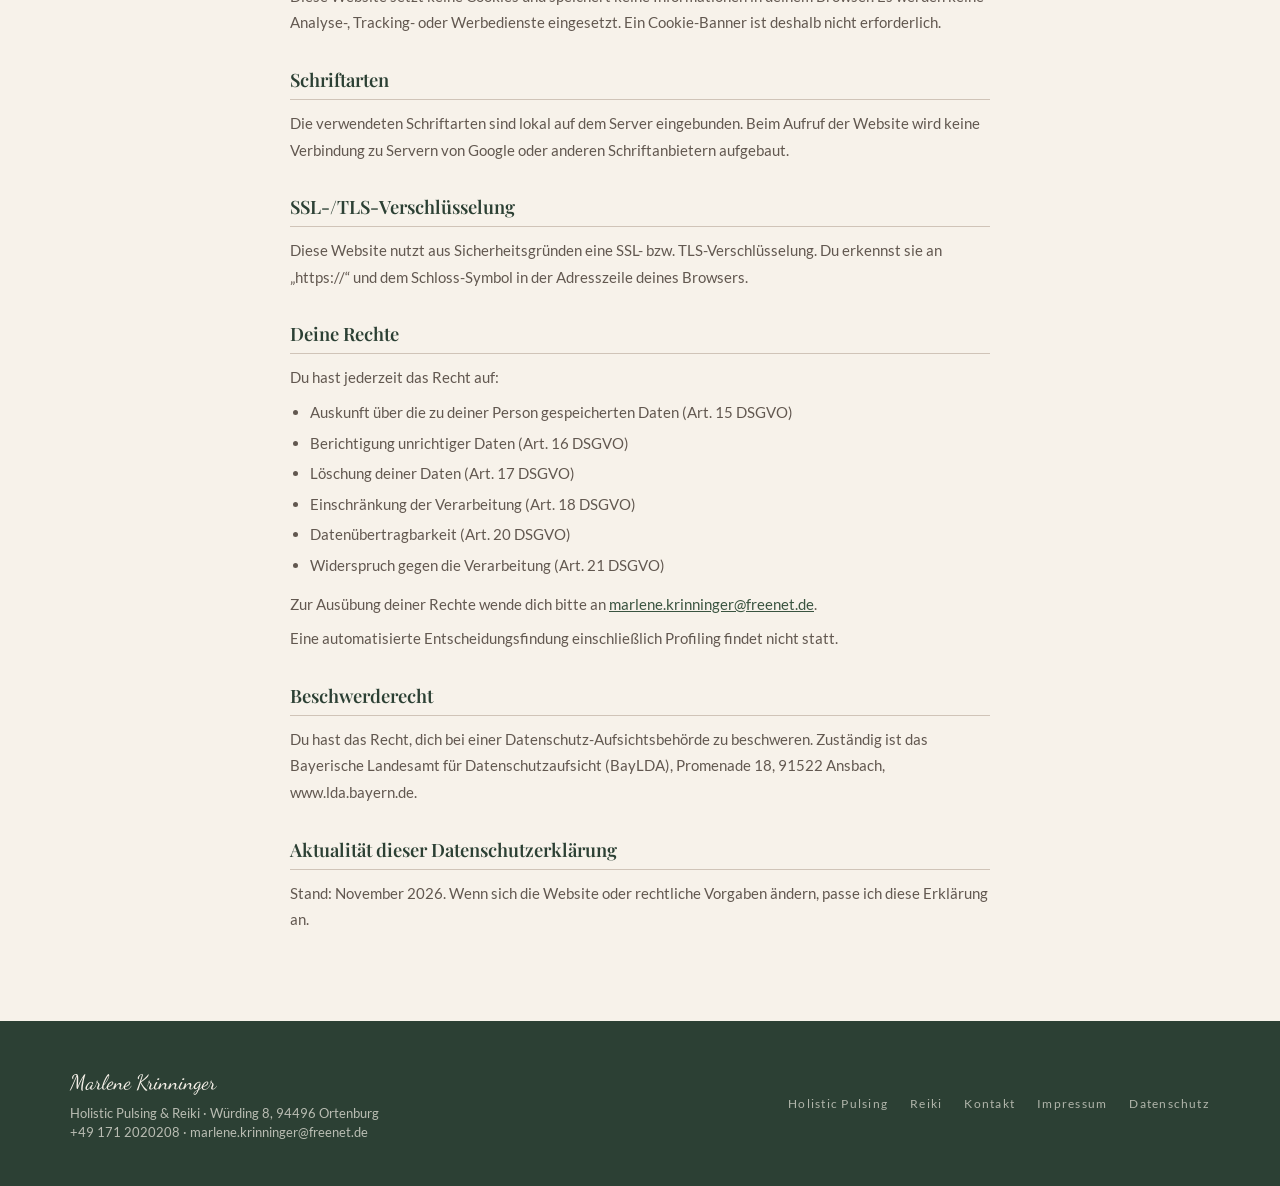
==== commit 93c2c806: "fix: einheitlicher Header auf allen Seiten (eine gemeinsame header.css), Logo mobil 65px, Menü-Symbo" ====
--- a/datenschutz.html
+++ b/datenschutz.html
@@ -3,114 +3,56 @@
 <head>
   <meta charset="UTF-8">
   <meta name="viewport" content="width=device-width, initial-scale=1.0">
-  <title>Datenschutz – Marlene Krinninger</title>
+  <title>Datenschutzerklärung | Marlene Krinninger</title>
+  <meta name="description" content="Datenschutzerklärung der Website von Marlene Krinninger, Holistic Pulsing und Reiki in Ortenburg.">
+  <meta name="theme-color" content="#2C4034">
+  <meta property="og:title" content="Datenschutzerklärung | Marlene Krinninger">
+  <meta property="og:description" content="Datenschutzerklärung der Website von Marlene Krinninger, Holistic Pulsing und Reiki in Ortenburg.">
+  <meta property="og:type" content="website">
+  <meta property="og:locale" content="de_DE">
   <link rel="icon" type="image/png" href="img/logo-360.png">
   <link rel="apple-touch-icon" href="img/logo-360.png">
   <link rel="preload" href="fonts/lato-latin-400-normal.woff2" as="font" type="font/woff2" crossorigin>
   <link rel="preload" href="fonts/playfair-display-latin-600-normal.woff2" as="font" type="font/woff2" crossorigin>
   <link rel="stylesheet" href="css/fonts.css">
-  <style>
-    *, *::before, *::after { box-sizing: border-box; margin: 0; padding: 0; }
-    :root {
-      --cream: #F7F2EA; --green: #3A5440; --green-dark: #2C4034;
-      --gold: #C4956A; --beige: #EADDD3; --beige-dark: #D0C4B8;
-      --text: #3C3530; --text-muted: #7A6F68; --white: #FFFFFF;
-      --shadow: rgba(58,84,64,0.12); --radius: 12px; --t: 0.3s ease;
-    }
-    html { scroll-behavior: smooth; }
-    body { font-family: 'Lato', sans-serif; background: var(--cream); color: var(--text); line-height: 1.7; }
-    a { color: inherit; text-decoration: none; }
-    h1,h2,h3 { font-family: 'Playfair Display', serif; line-height: 1.3; }
+  <link rel="preload" as="image" href="img/logo-360.png">
+  <link rel="stylesheet" href="css/base.css">
+  <link rel="stylesheet" href="css/legal.css">
+  <link rel="stylesheet" href="css/contact.css">
+  <link rel="stylesheet" href="css/header.css">
+  <script>document.documentElement.classList.add('js');</script>
+</head>
+<body class="hero-dark">
 
-    /* NAV */
-    #mainNav {
-      position: fixed; top: 0; left: 0; right: 0; z-index: 100;
-      padding: 10px 48px; display: flex; align-items: center; justify-content: space-between;
-      background: rgba(247,242,234,0.96);
-      backdrop-filter: blur(14px); -webkit-backdrop-filter: blur(14px);
-      box-shadow: 0 2px 24px rgba(58,84,64,0.08);
-    }
-    .nav-logo { display: flex; align-items: center; gap: 10px; }
-    .nav-logo-img { width: 90px; height: 90px; object-fit: contain; }
-    .nav-back {
-      display: flex; align-items: center; gap: 8px;
-      font-size: 0.8rem; letter-spacing: 0.12em; text-transform: uppercase;
-      font-weight: 700; color: var(--text-muted); transition: color var(--t);
-    }
-    .nav-back:hover { color: var(--green); }
-    .nav-back svg { transition: transform var(--t); }
-    .nav-back:hover svg { transform: translateX(-3px); }
+<a class="skip-link" href="#inhalt">Zum Inhalt springen</a>
 
-    /* PAGE HEADER */
-    .page-header {
-      background: var(--green); padding: 130px 0 64px; text-align: center; position: relative; overflow: hidden;
-    }
-    .page-header::before {
-      content: ''; position: absolute; top: -20%; left: -5%;
-      width: 400px; height: 400px;
-      background: radial-gradient(circle, rgba(196,149,106,0.1) 0%, transparent 65%);
-    }
-    .header-label { font-size: 0.68rem; letter-spacing: 0.35em; text-transform: uppercase; color: var(--gold); font-weight: 700; display: block; margin-bottom: 12px; }
-    .header-title { font-family: 'Playfair Display', serif; font-size: clamp(2rem, 4vw, 3rem); color: var(--cream); }
-    .wave { display: block; width: 100%; overflow: hidden; line-height: 0; }
-    .wave svg { display: block; width: 100%; }
+<nav id="mainNav" aria-label="Hauptnavigation">
+  <a href="index.html" class="nav-logo" aria-label="Zur Startseite">
+    <img src="img/logo-360.png" alt="Marlene Krinninger Logo" class="nav-logo-img" width="90" height="90">
+  </a>
+  <ul class="nav-links">
+    <li><a href="pulsing.html">Holistic Pulsing</a></li>
+    <li><a href="reiki.html">Reiki</a></li>
+  </ul>
+  <a href="mailto:marlene.krinninger@freenet.de?subject=Terminanfrage" data-contact data-subject="Terminanfrage" class="btn btn-primary nav-cta">Termin vereinbaren</a>
+  <button class="hamburger" id="hamburger" aria-label="Menü öffnen" aria-expanded="false" aria-controls="mobileMenu">
+    <span></span><span></span><span></span>
+  </button>
+</nav>
 
-    /* CONTENT */
-    .content-wrap { max-width: 780px; margin: 0 auto; padding: 64px 40px 80px; }
-    .legal-content h3 {
-      font-size: 1.15rem; color: var(--green-dark);
-      margin: 32px 0 10px; padding-bottom: 8px;
-      border-bottom: 1px solid var(--beige-dark);
-    }
-    .legal-content h3:first-child { margin-top: 0; }
-    .legal-content p, .legal-content address {
-      font-size: 0.95rem; color: var(--text-muted); line-height: 1.75;
-      font-style: normal; margin-bottom: 8px;
-    }
-    .legal-content ul {
-      font-size: 0.95rem; color: var(--text-muted); line-height: 1.75;
-      padding-left: 20px; margin-bottom: 8px;
-    }
-    .legal-content a { color: var(--green); text-decoration: underline; }
-
-    /* FOOTER */
-    footer { background: var(--green-dark); padding: 36px 48px; }
-    .footer-inner { max-width: 1100px; margin: 0 auto; display: flex; align-items: center; justify-content: space-between; gap: 16px; flex-wrap: wrap; }
-    .f-name { font-family: 'Dancing Script', cursive; font-size: 1.2rem; color: var(--cream); margin-bottom: 3px; }
-    .f-addr { font-size: 0.78rem; color: rgba(247,242,234,0.5); }
-    .footer-links { display: flex; gap: 20px; }
-    .footer-links a { font-size: 0.76rem; letter-spacing: 0.1em; color: rgba(247,242,234,0.45); transition: color var(--t); }
-    .footer-links a:hover { color: var(--gold); }
-
-    @media (max-width: 600px) {
-      #mainNav { padding: 10px 20px; }
-      .nav-logo-img { width: 66px; height: 66px; }
-      .content-wrap { padding: 48px 20px 60px; }
-      footer { padding: 28px 20px; }
-      .footer-inner { flex-direction: column; align-items: flex-start; }
-    }
-  </style>
-</head>
-<body>
-
-<nav id="mainNav">
-  <a href="index.html" class="nav-logo">
-    <img src="img/logo-360.png" alt="Marlene Krinninger Logo" class="nav-logo-img">
-  </a>
-  <a href="javascript:history.back()" class="nav-back">
-    <svg width="16" height="16" viewBox="0 0 16 16" fill="none"><path d="M10 3L5 8l5 5" stroke="currentColor" stroke-width="1.8" stroke-linecap="round" stroke-linejoin="round"/></svg>
-    Zurück
-  </a>
-</nav>
+<div class="mobile-menu" id="mobileMenu">
+  <a href="pulsing.html" class="ml">Holistic Pulsing</a>
+  <a href="reiki.html" class="ml">Reiki</a>
+  <a href="mailto:marlene.krinninger@freenet.de?subject=Terminanfrage" data-contact data-subject="Terminanfrage" class="btn btn-primary" style="margin-top:16px;">Termin vereinbaren</a>
+</div>
 
 <div class="page-header">
   <span class="header-label">Rechtliches</span>
   <h1 class="header-title">Datenschutzerklärung</h1>
 </div>
-<div class="wave" style="background:var(--green);">
-  <svg viewBox="0 0 1440 48" preserveAspectRatio="none" style="height:48px;"><path d="M0,32 C360,48 1080,16 1440,32 L1440,48 L0,48 Z" fill="#F7F2EA"/></svg>
-</div>
+<div class="wave" style="background:var(--green);" aria-hidden="true"><svg viewBox="0 0 1440 48" preserveAspectRatio="none"><path d="M0,32 C360,48 1080,16 1440,32 L1440,48 L0,48 Z" fill="#F7F2EA"/></svg></div>
 
+<main id="inhalt">
 <div class="content-wrap">
   <div class="legal-content">
     <h3>Datenschutz auf einen Blick</h3>
@@ -154,15 +96,17 @@
     <p>Stand: November 2026. Wenn sich die Website oder rechtliche Vorgaben ändern, passe ich diese Erklärung an.</p>
   </div>
 </div>
+</main>
 
 <footer>
   <div class="footer-inner">
-    <div>
+    <div class="footer-brand">
       <div class="f-name">Marlene Krinninger</div>
-      <div class="f-addr">Holistic Pulsing &amp; Reiki · Würding 8, 94496 Ortenburg</div>
+      <div class="f-addr">Holistic Pulsing &amp; Reiki · Würding 8, 94496 Ortenburg<br>+49 171 2020208 · marlene.krinninger@freenet.de</div>
     </div>
-    <nav class="footer-links">
-      <a href="index.html">Startseite</a>
+    <nav class="footer-links" aria-label="Footer">
+      <a href="pulsing.html">Holistic Pulsing</a>
+      <a href="reiki.html">Reiki</a>
       <a href="index.html#kontakt">Kontakt</a>
       <a href="impressum.html">Impressum</a>
       <a href="datenschutz.html">Datenschutz</a>
@@ -170,5 +114,8 @@
   </div>
 </footer>
 
+<a class="call-fab" href="tel:+491712020208" aria-label="Marlene Krinninger anrufen"><svg viewBox="0 0 24 24" aria-hidden="true"><path d="M22 16.92v3a2 2 0 0 1-2.18 2 19.79 19.79 0 0 1-8.63-3.07 19.5 19.5 0 0 1-6-6 19.79 19.79 0 0 1-3.07-8.67A2 2 0 0 1 4.11 2h3a2 2 0 0 1 2 1.72 12.84 12.84 0 0 0 .7 2.81 2 2 0 0 1-.45 2.11L8.09 9.91a16 16 0 0 0 6 6l1.27-1.27a2 2 0 0 1 2.11-.45 12.84 12.84 0 0 0 2.81.7A2 2 0 0 1 22 16.92z"/></svg></a>
+<script src="js/site.js" defer></script>
+<script src="js/contact.js" defer></script>
 </body>
 </html>
--- a/css/base.css
+++ b/css/base.css
@@ -0,0 +1,119 @@
+/* ============ BASE (gemeinsam für Holistic Pulsing und Reiki) ============ */
+*, *::before, *::after { box-sizing: border-box; margin: 0; padding: 0; }
+
+:root {
+  --cream: #F7F2EA;
+  --green: #3A5440;
+  --green-dark: #2C4034;
+  --green-light: #4E6B56;
+  --gold: #C4956A;
+  --gold-text: #8F6038;      /* dunklere Variante für kleine Texte auf hellem Grund (Kontrast) */
+  --beige: #EADDD3;
+  --beige-dark: #D0C4B8;
+  --text: #3C3530;
+  --text-muted: #625850;
+  --white: #FFFFFF;
+  --shadow: rgba(58,84,64,0.12);
+  --radius: 12px;
+  --t: 0.35s ease;
+}
+
+html { scroll-behavior: smooth; }
+body { font-family: 'Lato', sans-serif; background: var(--cream); color: var(--text); line-height: 1.7; overflow-x: hidden; -webkit-font-smoothing: antialiased; }
+img { max-width: 100%; display: block; }
+a { color: inherit; text-decoration: none; }
+ul, ol { list-style: none; }
+button { cursor: pointer; font-family: inherit; }
+h1, h2, h3, h4 { font-family: 'Playfair Display', serif; line-height: 1.25; font-weight: 600; text-wrap: balance; }
+
+:focus-visible { outline: 2px solid var(--gold); outline-offset: 3px; border-radius: 4px; }
+
+.skip-link {
+  position: absolute; left: 16px; top: -60px; z-index: 200;
+  background: var(--green); color: var(--cream); padding: 10px 18px; border-radius: 8px;
+  font-size: 0.85rem; font-weight: 700; transition: top 0.2s ease;
+}
+.skip-link:focus { top: 12px; }
+
+.inner { max-width: 1140px; width: 100%; margin: 0 auto; padding: 0 48px; }
+.section-label {
+  font-size: 0.72rem; letter-spacing: 0.32em; text-transform: uppercase;
+  color: var(--gold-text); font-weight: 700; display: block; margin-bottom: 14px;
+}
+.on-dark .section-label, .section-label.light { color: var(--gold); }
+
+/* ---------- Buttons ---------- */
+.btn {
+  display: inline-flex; align-items: center; justify-content: center; gap: 8px;
+  padding: 14px 30px; border-radius: 50px; min-height: 48px;
+  font-family: 'Lato', sans-serif; font-size: 0.85rem; font-weight: 700;
+  letter-spacing: 0.08em; text-transform: uppercase;
+  transition: var(--t); border: 2px solid transparent; text-align: center;
+}
+.btn-primary { background: var(--green); color: var(--cream); border-color: var(--green); }
+.btn-primary:hover { background: var(--green-dark); border-color: var(--green-dark); transform: translateY(-2px); box-shadow: 0 8px 24px var(--shadow); }
+.btn-outline { background: transparent; color: var(--cream); border-color: rgba(247,242,234,0.6); }
+.btn-outline:hover { background: rgba(247,242,234,0.12); border-color: var(--cream); transform: translateY(-2px); }
+.btn-cream { background: var(--cream); color: var(--green); border-color: var(--cream); }
+.btn-cream:hover { background: var(--white); transform: translateY(-2px); }
+.btn-ghost-dark { background: transparent; color: var(--green); border-color: var(--green); }
+.btn-ghost-dark:hover { background: var(--green); color: var(--cream); transform: translateY(-2px); }
+
+/* ---------- Reveal (nur wenn JS aktiv, damit nie leere Flächen entstehen) ---------- */
+.js .reveal { opacity: 0; transform: translateY(26px); transition: opacity 0.9s ease, transform 0.9s ease; transition-delay: var(--d, 0s); }
+.js .reveal.visible { opacity: 1; transform: none; }
+@media (prefers-reduced-motion: reduce) {
+  html { scroll-behavior: auto; }
+  .js .reveal { opacity: 1; transform: none; transition: none; }
+}
+
+/* ---------- Wellen-Trenner (Markenelement) ---------- */
+.wave { display: block; width: 100%; overflow: hidden; line-height: 0; }
+.wave svg { display: block; width: 100%; height: 48px; }
+
+/* ---------- Bild-Platzhalter (ersetzen sich automatisch, sobald die Datei existiert) ---------- */
+.ph {
+  position: relative; overflow: hidden; aspect-ratio: var(--ar, 4 / 5);
+  background: linear-gradient(135deg, #E9DDCB, #D8C9B3);
+  border: 1px dashed rgba(143,96,56,0.5);
+  display: flex; align-items: center; justify-content: center; text-align: center; color: #5f4a37;
+}
+.ph img { position: absolute; inset: 0; width: 100%; height: 100%; object-fit: cover; z-index: 1; }
+.ph:not(.empty) { border-color: transparent; }
+.ph-note { display: flex; flex-direction: column; gap: 6px; padding: 22px; font-size: 0.82rem; line-height: 1.5; max-width: 320px; }
+.ph-note strong { text-transform: uppercase; letter-spacing: 0.2em; font-size: 0.7rem; }
+.ph-note code { font-family: ui-monospace, Menlo, monospace; font-size: 0.72rem; opacity: 0.8; }
+.on-dark .ph, .ph.on-dark {
+  background: linear-gradient(135deg, #3F5A46, #33493A); border-color: rgba(247,242,234,0.35); color: rgba(247,242,234,0.85);
+}
+
+/* Platzhalter für noch nicht bestätigte Angaben */
+.todo {
+  display: inline-block; padding: 2px 10px; border: 1px dashed var(--gold-text);
+  border-radius: 6px; color: var(--gold-text); font-size: 0.88em; background: rgba(196,149,106,0.1);
+}
+
+/* ---------- Hinweis-Box ---------- */
+.note-box { font-size: 0.9rem; color: var(--text-muted); line-height: 1.7; }
+.note-box strong { color: var(--text); }
+
+/* ---------- Footer ---------- */
+footer { background: var(--green-dark); padding: 44px 48px; }
+.footer-inner { max-width: 1140px; margin: 0 auto; display: flex; align-items: center; justify-content: space-between; gap: 20px; flex-wrap: wrap; }
+.f-name { font-family: 'Dancing Script', cursive; font-size: 1.3rem; color: var(--cream); margin-bottom: 4px; }
+.f-addr { font-size: 0.8rem; color: rgba(247,242,234,0.7); line-height: 1.5; }
+.footer-links { display: flex; gap: 10px 22px; flex-wrap: wrap; }
+.footer-links a { font-size: 0.78rem; letter-spacing: 0.1em; color: rgba(247,242,234,0.65); transition: color var(--t); }
+.footer-links a:hover { color: var(--gold); }
+
+/* ---------- Responsive Basis ---------- */
+@media (max-width: 900px) {
+  .inner { padding: 0 32px; }
+}
+@media (max-width: 600px) {
+  .inner { padding: 0 22px; }
+  footer { padding: 36px 22px; }
+  .footer-inner { flex-direction: column; align-items: flex-start; }
+  .btn { padding: 14px 24px; }
+}
+
--- a/css/legal.css
+++ b/css/legal.css
@@ -0,0 +1,13 @@
+/* ============ Rechtsseiten (Impressum, Datenschutz) ============ */
+.page-header { background: var(--green); padding: 130px 0 64px; text-align: center; position: relative; overflow: hidden; }
+.page-header::before { content: ''; position: absolute; top: -20%; left: -5%; width: 400px; height: 400px; background: radial-gradient(circle, rgba(196,149,106,0.1) 0%, transparent 65%); }
+.header-label { font-size: 0.68rem; letter-spacing: 0.35em; text-transform: uppercase; color: #E9CDB0; font-weight: 700; display: block; margin-bottom: 12px; }
+.header-title { font-family: 'Playfair Display', serif; font-size: clamp(2rem, 4vw, 3rem); color: var(--cream); }
+.content-wrap { max-width: 780px; margin: 0 auto; padding: 64px 40px 80px; }
+.legal-content h3 { font-size: 1.15rem; color: var(--green-dark); margin: 32px 0 10px; padding-bottom: 8px; border-bottom: 1px solid var(--beige-dark); }
+.legal-content h3:first-child { margin-top: 0; }
+.legal-content p, .legal-content address { font-size: 0.95rem; color: var(--text-muted); line-height: 1.75; font-style: normal; margin-bottom: 8px; }
+.legal-content a { color: var(--green); text-decoration: underline; }
+.legal-content ul { margin: 4px 0 12px 20px; list-style: disc; color: var(--text-muted); font-size: 0.95rem; line-height: 1.75; }
+.legal-content li { margin-bottom: 4px; }
+@media (max-width: 600px) { .page-header { padding: 120px 0 52px; } .content-wrap { padding: 48px 20px 60px; } }
--- a/css/contact.css
+++ b/css/contact.css
@@ -0,0 +1,49 @@
+/* Kontaktauswahl (Anrufen oder E-Mail) für alle "Termin"-Buttons */
+dialog.contact-dialog {
+  border: none; padding: 0; border-radius: 22px; width: calc(100% - 32px); max-width: 440px;
+  background: var(--cream, #F7F2EA); color: var(--text, #3C3530);
+  box-shadow: 0 30px 80px rgba(20, 35, 25, 0.38); margin: auto; overflow: visible;
+}
+dialog.contact-dialog::backdrop { background: rgba(28, 44, 34, 0.58); -webkit-backdrop-filter: blur(3px); backdrop-filter: blur(3px); }
+.cd-inner { position: relative; padding: 40px 30px 30px; text-align: center; }
+.cd-close {
+  position: absolute; top: 8px; right: 8px; width: 44px; height: 44px; border: none; background: none;
+  font-size: 1.7rem; line-height: 1; color: var(--text-muted, #625850); border-radius: 50%; cursor: pointer;
+}
+.cd-close:hover { color: var(--green, #3A5440); background: rgba(58, 84, 64, 0.08); }
+.cd-label { font-family: 'Lato', sans-serif; font-size: 0.72rem; letter-spacing: 0.3em; text-transform: uppercase; color: var(--gold-text, #8F6038); font-weight: 700; margin-bottom: 10px; display: block; }
+.cd-title { font-family: 'Playfair Display', serif; font-size: 1.7rem; font-weight: 600; color: var(--green-dark, #2C4034); line-height: 1.25; margin-bottom: 10px; }
+.cd-text { color: var(--text-muted, #625850); font-size: 0.98rem; line-height: 1.6; margin-bottom: 24px; }
+.cd-actions { display: flex; flex-direction: column; gap: 12px; }
+.cd-btn {
+  display: flex; flex-direction: column; align-items: center; justify-content: center; gap: 2px;
+  min-height: 62px; padding: 12px 20px; border-radius: 16px; border: 2px solid var(--green, #3A5440);
+  font-family: 'Lato', sans-serif; text-decoration: none; transition: transform 0.3s ease, background 0.3s ease, color 0.3s ease, box-shadow 0.3s ease;
+}
+.cd-btn strong { font-size: 0.85rem; letter-spacing: 0.1em; text-transform: uppercase; }
+.cd-btn span { font-size: 0.95rem; }
+.cd-call { background: var(--green, #3A5440); color: var(--cream, #F7F2EA); }
+.cd-call:hover { background: var(--green-dark, #2C4034); transform: translateY(-2px); box-shadow: 0 8px 24px rgba(58, 84, 64, 0.2); }
+.cd-mail { background: transparent; color: var(--green, #3A5440); }
+.cd-mail:hover { background: var(--green, #3A5440); color: var(--cream, #F7F2EA); transform: translateY(-2px); }
+.cd-btn:focus-visible, .cd-close:focus-visible { outline: 2px solid var(--gold, #C4956A); outline-offset: 3px; }
+@media (prefers-reduced-motion: reduce) { .cd-btn { transition: none; } }
+
+/* Fester Anruf-Button unten links, nur auf dem Handy */
+.call-fab { display: none; }
+@media (max-width: 767px) {
+  .call-fab {
+    position: fixed; left: 16px; bottom: calc(16px + env(safe-area-inset-bottom, 0px)); z-index: 90;
+    display: flex; align-items: center; justify-content: center; width: 58px; height: 58px; padding: 0;
+    border-radius: 50%; background: var(--green, #3A5440); color: var(--cream, #F7F2EA);
+    font-family: 'Lato', sans-serif; font-size: 0.85rem; font-weight: 700; letter-spacing: 0.1em; text-transform: uppercase; text-decoration: none;
+    box-shadow: 0 10px 28px rgba(28, 44, 34, 0.35), 0 0 0 3px rgba(247, 242, 234, 0.9);
+    animation: fabIn 0.6s ease 1s both; -webkit-tap-highlight-color: transparent;
+  }
+  .call-fab svg { width: 26px; height: 26px; fill: none; stroke: currentColor; stroke-width: 1.8; stroke-linecap: round; stroke-linejoin: round; }
+  .call-fab:active { transform: scale(0.97); }
+  /* Platz im Footer, damit der Button keinen Text verdeckt */
+  footer { padding-bottom: 96px; }
+}
+@keyframes fabIn { from { opacity: 0; transform: translateY(12px); } to { opacity: 1; transform: none; } }
+@media (prefers-reduced-motion: reduce) { .call-fab { animation: none; } }
--- a/css/header.css
+++ b/css/header.css
@@ -0,0 +1,53 @@
+/* ============ HEADER (gemeinsam für alle Seiten, einzige Quelle) ============ */
+#mainNav {
+  position: fixed; top: 0; left: 0; right: 0; z-index: 100;
+  padding: 10px 48px; display: flex; align-items: center; justify-content: space-between;
+  transition: padding 0.35s ease, box-shadow 0.35s ease;
+  background: rgba(247, 242, 234, 0.96);
+  -webkit-backdrop-filter: blur(14px); backdrop-filter: blur(14px);
+  box-shadow: 0 2px 24px rgba(58, 84, 64, 0.08);
+}
+#mainNav.scrolled { padding: 7px 48px; }
+.nav-logo { display: flex; align-items: center; gap: 10px; }
+.nav-logo-img { width: 90px; height: 90px; object-fit: contain; flex-shrink: 0; transition: transform 0.35s ease; }
+.nav-logo:hover .nav-logo-img { transform: rotate(8deg) scale(1.05); }
+.nav-links { display: flex; align-items: center; gap: 32px; list-style: none; margin: 0; padding: 0; }
+.nav-links a {
+  font-size: 0.8rem; letter-spacing: 0.14em; text-transform: uppercase; font-weight: 700;
+  color: var(--text, #3C3530); position: relative; transition: color 0.35s ease;
+}
+.nav-links a::after {
+  content: ''; position: absolute; bottom: -3px; left: 0; right: 0; height: 1px;
+  background: var(--gold, #C4956A); transform: scaleX(0); transition: transform 0.35s ease; transform-origin: center;
+}
+.nav-links a:hover { color: var(--green, #3A5440); }
+.nav-links a:hover::after, .nav-links a.active::after { transform: scaleX(1); }
+.nav-links a.active { color: var(--green, #3A5440); }
+.nav-cta { display: inline-flex; align-items: center; justify-content: center; margin-left: 12px; padding: 10px 22px !important; font-size: 0.78rem !important; min-height: 0 !important; }
+.hamburger { display: none; flex-direction: column; gap: 5px; background: none; border: none; padding: 10px; }
+.hamburger span { display: block; width: 24px; height: 2px; background: var(--green, #3A5440); border-radius: 2px; transition: 0.35s ease; }
+.mobile-menu {
+  display: none; position: fixed; inset: 0; background: var(--cream, #F7F2EA); z-index: 99;
+  flex-direction: column; align-items: center; justify-content: center; gap: 28px;
+}
+.mobile-menu.open { display: flex; }
+.mobile-menu .ml { font-family: 'Playfair Display', serif; font-size: 1.8rem; color: var(--green, #3A5440); }
+.mobile-menu .ml.active { color: var(--gold-text, #8F6038); }
+.mobile-menu .btn { padding: 14px 30px; min-height: 48px; }
+
+/* Mobil und Tablet: Logo und Menü-Symbol, durchsichtig bis zum ersten Scrollen */
+@media (max-width: 900px) {
+  #mainNav, #mainNav.scrolled { padding-left: 24px; padding-right: 24px; }
+  #mainNav { background: transparent; -webkit-backdrop-filter: none; backdrop-filter: none; box-shadow: none; }
+  #mainNav.scrolled { background: rgba(247, 242, 234, 0.96); -webkit-backdrop-filter: blur(14px); backdrop-filter: blur(14px); box-shadow: 0 2px 24px rgba(58, 84, 64, 0.08); }
+  .nav-logo-img { width: 65px; height: 65px; }
+  .nav-links, .nav-cta { display: none; }
+  .hamburger { display: flex; }
+  /* auf dunklem Seitenanfang hell darstellen, solange noch nicht gescrollt wurde */
+  .hero-dark #mainNav:not(.scrolled) .hamburger span { background: var(--cream, #F7F2EA); }
+  /* bei geöffnetem Menü (heller Grund) wieder dunkel, damit das Symbol sichtbar bleibt */
+  body:has(.mobile-menu.open) #mainNav .hamburger span { background: var(--green, #3A5440); }
+}
+@media (max-width: 600px) {
+  #mainNav, #mainNav.scrolled { padding-left: 20px; padding-right: 20px; }
+}
